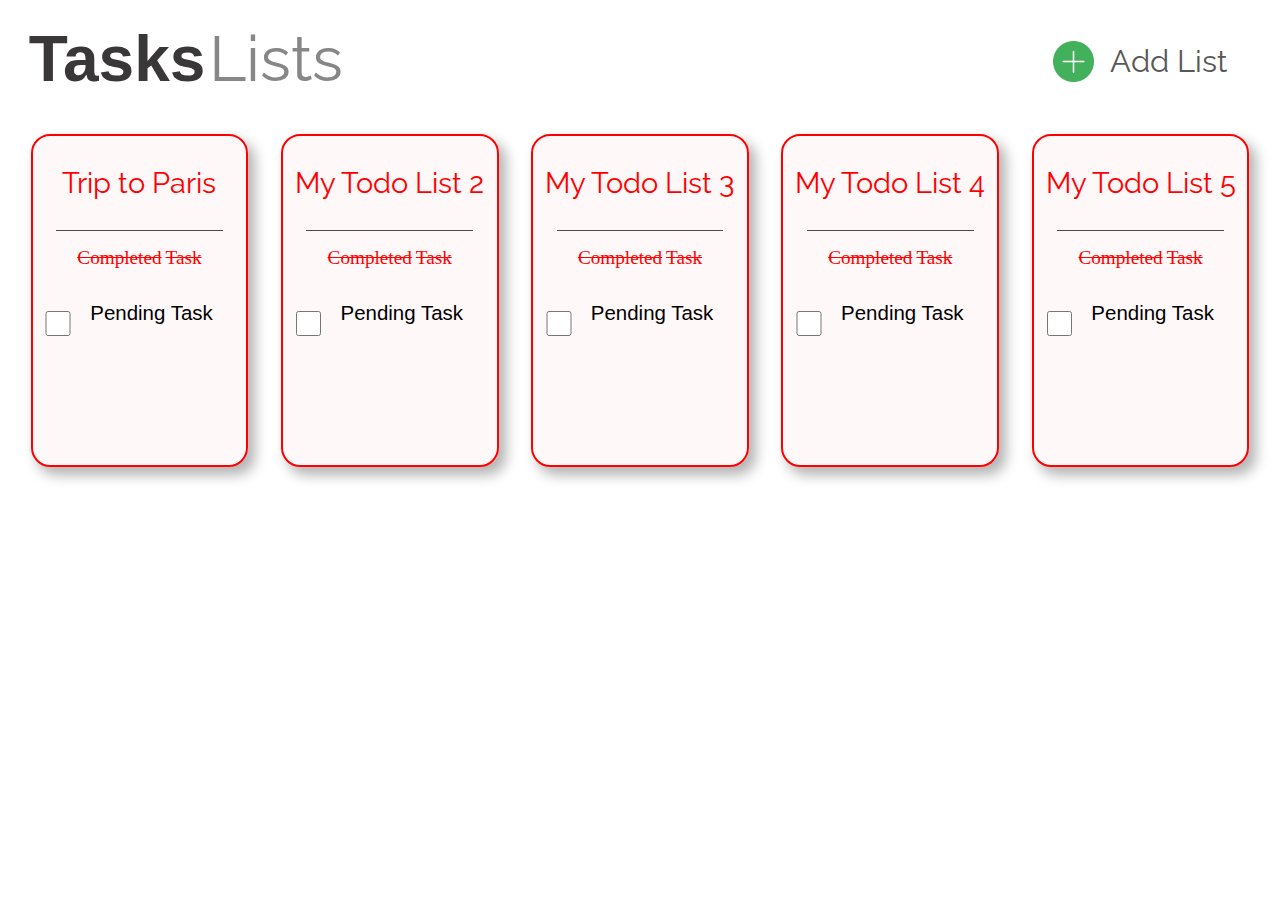
==== CSS Projects/ToDo Lists Mobile UI/index.html @ 278ae9d5 "Projects" ====
<!DOCTYPE html>
<html lang="en">
<head>
    <meta charset="UTF-8">
    <meta http-equiv="X-UA-Compatible" content="IE=edge">
    <meta name="viewport" content="width=device-width, initial-scale=1.0">
    <title>Todo Lists</title>
    <link rel="stylesheet" href="style.css">
    <link href="https://fonts.googleapis.com/css2?family=Raleway:wght@100;200&family=Roboto:wght@100&family=Ubuntu:wght@300&display=swap" rel="stylesheet">
</head>
<body>
    <div id="main1">
        <div id="top">
            <span class="span1">Tasks</span> <span class="span2">Lists</span>
            <div id="add">
                <a href="./add.html"><div class="imgg"><img src="./images/plus.png" alt="" width="80%" height="80%"></div></a>
                <a href="./add.html"><p id="added">Add List</p></a>
            </div>
        </div>
        <div id="main">
            <div class="box">
                <a href="./index1.html"><p class="p0">Trip to Paris</p></a>
                <hr class="hr1">
                <p><span class="p1">Completed</span> <span class="p1">Task</span></p>
                <input type="checkbox" class="checkbox">  &nbsp;<span class="span3">Pending Task</span>
            </div>
            <div class="box">
                <p class="p">My Todo List 2</p>
                <hr class="hr1">
                <p><span class="p1">Completed</span> <span class="p1">Task</span></p>
                <input type="checkbox" class="checkbox">  &nbsp;<span class="span3">Pending Task</span>
            </div>
            <div class="box">
                <p class="p">My Todo List 3</p>
                <hr class="hr1">
                <p><span class="p1">Completed</span> <span class="p1">Task</span></p>
                <input type="checkbox" class="checkbox">  &nbsp;<span class="span3">Pending Task</span>
            </div>
            <div class="box">
                <p class="p">My Todo List 4</p>
                <hr class="hr1">
                <p><span class="p1">Completed</span> <span class="p1">Task</span></p>
                <input type="checkbox" class="checkbox">  &nbsp;<span class="span3">Pending Task</span>
            </div>
            <div class="box">
                <p class="p">My Todo List 5</p>
                <hr class="hr1">
                <p><span class="p1">Completed</span> <span class="p1">Task</span></p>
                <input type="checkbox" class="checkbox">  &nbsp;<span class="span3">Pending Task</span>
            </div>
        </div>
    </div>
</body>
</html>
---- CSS Projects/ToDo Lists Mobile UI/style.css ----
#main1{
    padding: 1% 1% 1% 1%;
}
#top{
    margin-left: 8px;
    position: relative;  
}
#top1{
    margin: 30px 0 0 8px;
    
    position: relative;
}
.span1{
    font-size: 4rem;
    font-family: Arial, Helvetica, sans-serif;
    color: rgb(57, 55, 55);
    font-weight: bolder;
}
.span2{
    font-family: "Raleway";
    color: rgb(136, 135, 135);
    font-size: 4rem;
}
#add{
    height: 5vw;
    width: 15vw;
    position: relative;
    left: 80vw;
    top: -4.3vw;
}
#added{
    font-family: "Raleway";
    color: rgb(89, 88, 88);
    font-size: 2.4vw;
    cursor:pointer;
    margin: -3.3vw 0vw 0vw 4.5vw;
    
   
}
.imgg, .imgg2{
    width:4vw;
   
}
#main{
    height: auto;
    display: flex;
    flex-direction: row;
    justify-content: space-between;

}
.box{
    width: 17vw;
    height: 26vw;
    background: rgba(251, 217, 223, 0.171);
    border: 2px solid red;
    box-shadow: 0.5vw 0.6vw 1vw rgba(0,0,0,0.3);
    margin: 10px;
    margin-top: -2vw;
    box-sizing: border-box;
    border-radius: 1.5vw;
    text-align: center;

}
.p1{
    font-size: 1.5vw;
    color: red;
    text-decoration: line-through;
}
.p{
    font-size: 2.3vw;
    font-family: "Raleway";
    color: #ff0000;
}
.hr1, .hr2{
    height: 0.1vw;
    border: none;
    width: 78%;
    background-color: rgb(77, 76, 76);   
}
input.checkbox{
    width: 2vw;
    height: 2vw;
    margin-top: 2vw;
    display: block;
    margin-left: 1vw;
    position: absolute;
    
}
.span3{
    margin-top: 2vw;
    font-family:Arial, Helvetica, sans-serif;
    font-size:1.6vw;
    position: absolute;
    margin-left: -4vw;
    top: 21.5vw;
}
#head{
    text-align: center;
    padding: 2% 25% 2% 25%;

}
h1 {
    font-family: Arial, Helvetica, sans-serif;
    color: rgb(57, 55, 55);
    font-size: 3.8vw;
    display: flex;
    flex-direction: row;
}
h1:before, h1:after{
    content: "";
    flex: 1 1;
    border-bottom: 2px solid rgb(142, 142, 142);
    margin: auto;
}
  h1:before {
    margin-right: 15px
}
  h1:after {
    margin-left: 15px
}
#add2{
    font-family: "Raleway";
    color: rgb(89, 88, 88);
    font-size: 2.2vw;
    width: 6vw;
    position:relative;
    left: 25vw;

}

#add2:hover{
    color: #ff0101;
}
.img2{
    margin-top: 2.2vw;
    position:relative;
    right: 2vw;
    bottom: 5vw;
    
}
.img2a{
    position:relative;
    right: 2vw;
    bottom: 5vw;
}
#box1{
    width: 25vw;
    height: 28vw;
    background: rgba(251, 217, 223, 0.171);
    border: 2px solid red;
    border-radius: 1vw;
    box-shadow: 0.5vw 0.6vw 1vw rgba(0,0,0,0.3);
    position:relative;
    left: 36.3vw;
    bottom: 4vw;
    
   
}
.p2{
    font-size: 2.3vw;
    font-family: "Raleway";
    color: #ff0000;
    text-align: center;
}
.p2:hover{
    color: #000000;
}
input.checkbox3{
    width: 2vw;
    height: 2vw;
    display: block;
    margin-left: 6vw;
    position: absolute;
    top: 13.8vw;

}
.span4{
    margin-top: 2vw;
    font-family:Arial, Helvetica, sans-serif;
    font-size:1.6vw;
    position: absolute;
    margin-left: 9vw;
    top: 12vw;
}

.img3{
    position:absolute;
    left:1vw;
    bottom: 1vw;
}
#block{
    width: 32vw;
    height: 18vw;
    border: 0.2vw solid red;
    border-radius: 1vw;
    position: relative;
    background-color: rgb(255, 247, 248);
    box-shadow: 0.5vw 0.6vw 1vw rgba(0,0,0,0.5);
    bottom: 23vw;
    left: 33vw;
    text-align: center;
}
#block2{
    width: 32vw;
    height: 18vw;
    border: 0.2vw solid red;
    border-radius: 1vw;
    background-color: rgb(255, 247, 248);
    box-shadow: 0.5vw 0.6vw 1vw rgba(0,0,0,0.5);
    position: absolute;
    bottom: 15vw;
    top: 15vw;
    left: 33.2vw;
    text-align: center;
}
.img5a{
    width: 3vw;
    height: 3vw;
    position:absolute;
    top: -6vw;
    right: 2vw;
}
.container{
    margin-top: -2vw;
    pointer-events: none;
}
.divspa{
    text-align: center;
    position: absolute;
    top: 9.5vw;
    left: 7.8vw;
}
.spa{
    font-size: 1.5vw;
    color: red;
    text-decoration: line-through;
    
}
.spa1{
    font-size: 1.5vw;
    color: red;
    text-decoration: line-through;
    
}
.div{
    padding: 2vw;
}
.span5{
    font-size: 1.8vw;
    font-family: Arial, Helvetica, sans-serif;
    color: #ff0000;
    
}
.ipt{
    height: 3vw;
    width: 25vw;
    border: 0.15vw solid rgb(225, 24, 24);
    border-radius: 0.9vw;
    box-shadow: 0.3vw 0.3vw 0.25vw rgba(0,0,0,0.5);
}
.button {
    background-color: #4CAF50;
    border: none;
    color: white;
    padding: 1vw 2vw;
    text-align: center;
    border-radius: 2vw;
    text-decoration: none;
    display: inline-block;
    font-size: 1.5vw;
    width: 9.5vw;
    cursor: pointer;
    margin: 2vw;
  }
.container :not(#block, #block2){
     filter: blur(5.5px);
     
}
#block, #block2{
    filter: blur(0px);
    z-index: +1;
    
}
a{
    text-decoration: none;
}
.span6{
    font-size: 1.8vw;
    font-family: Arial, Helvetica, sans-serif;
    color: #ff0000;
}
.back{
    position: absolute;
    left: 28vw;
    bottom: 0.5vw;
}
.p0{
    font-size: 2.3vw;
    font-family: "Raleway";
    color: #ff0000;
}
.p0:hover{
    color: rgb(24, 4, 114);
}
.p0:active{
    color: #ff0000;
}
#added:hover{
    color: #ff0000;
}
#added:active{
    color: rgb(89, 88, 88);
}
.button:active{
    color: rgb(157, 4, 157);
}
.button:hover{
    background-color: #ff0000;
}

/*For Smartphone Screen size*/

@media screen and (max-width: 480px)
{
    #main1{
        padding: 10% 1% 1% 1%;
    }
    #top{
        margin-left: 8px;
        position: relative;  
    }
    .span1{
        font-size: 13vw;
        font-family: Arial, Helvetica, sans-serif;
        color: rgb(57, 55, 55);
        font-weight: bolder;
    }
    .span2{
        font-family: "Raleway";
        color: rgb(136, 135, 135);
        font-size: 13vw;
    }
    #main{
        height: auto;
        display: flex;
        flex-direction: column;
        justify-content:space-evenly;
    
    }
    .box{
        width:auto;
        height: 80px;
        background: rgba(251, 217, 223, 0.171);
        border: 1px solid red;
        box-shadow: 0.5vw 0.6vw 1vw rgba(0,0,0,0.3);
        margin: 10px 8px 20px 8px;
        box-sizing: border-box;
        border-radius: 1.5vw;
        text-align: center;
    
    }
    #add{
        height: 5vw;
        width: 15vw;
        position: relative;
        left: 80vw;
        top: -4.3vw;
    }
    #added{
        display: none;
    }
    .imgg{
        width:13.5vw;
        position: absolute;
        right: 8px;
        bottom: 6px;
    }
    .imgg2{
        width:50px;
        position: absolute;
        right: -47px;
        bottom: -11px;
    }
    .p0{
        font-size: 8vw;
        width: 50vw;
        font-family: "Raleway";
        color: #000000;
        margin: 19px auto 0 auto;
    }
    .p0:hover{
        color: rgb(24, 4, 114);
    }
    .p0:active{
        color: #ff0000;
    }
    .p{
        font-size: 8vw;
        width: 55vw;
        font-family: "Raleway";
        color: #000000;
        margin: 19px auto 0 auto;
    }
    .p1{
        display: none;
    }
    .span3{
        display: none;
    }
    .hr1{
        display: none;
    }
    input.checkbox{
        display: none;
    }
    #block{
        width: 65vw;
        height:30vw ;
        border: 0.2vw solid red;
        border-radius: 1.5vw;
        background-color: rgb(255, 247, 248);
        box-shadow: 0.5vw 0.6vw 1vw rgba(0,0,0,0.5);
        position: absolute;
        bottom: 50vw;
        top: 60vw;
        left: 17vw;
        text-align: center;
    }
    .back{
        width: 9vw;
        position: absolute;
        left: 55vw;
        bottom: 0.5vw;
    }
    .span5{
        font-size: 4vw;
        font-family: Arial, Helvetica, sans-serif;
        color: #ff0000;
        
    }
    .ipt{
        height: 4.5vw;
        width: 50vw;
        border: 0.15vw solid rgb(225, 24, 24);
        border-radius: 0.9vw;
        box-shadow: 0.3vw 0.3vw 0.25vw rgba(0,0,0,0.5);
        position: absolute;
        left: 6.5vw;
        margin-bottom: 5vw;
    }
    .button {
        background-color: #4CAF50;
        border: none;
        color: white;
        padding: 1vw 2vw;
        text-align: center;
        border-radius: 6vw;
        text-decoration: none;
        display: inline-block;
        font-size: 4vw;
        width: 20vw;
        height: 7vw;
        cursor: pointer;
        margin: 10vw;
      }
      #head{
        text-align: center;
        padding: 2% 3% 2% 3%;
    
    }
    h1 {
        font-family: Arial, Helvetica, sans-serif;
        color: rgb(57, 55, 55);
        font-size: 10vw;
        margin-left: 16.8vw;
        display: flex;
    }
    h1:before, h1:after{
        display: none;
    }
    .img2a{
        width: 9vw;
        height: 9vw;
        position:absolute;
        top: 12.5vw;
        left: 6vw;
    }
    .img5a{
        width: 9vw;
        height: 9vw;
        position:absolute;
        top: -16.2vw;
        right: 35vw;
    }
    .img3b{
        position:absolute;
        left:3vw;
        bottom: -65vw;
        width: 80vw;
    }
    #add2{
        display: none;
    }
    #box1{
        width: 65vw;
        height: 100vw;
        background: rgba(251, 217, 223, 0.171);
        border: 2px solid red;
        border-radius: 3vw;
        box-shadow: 2vw 2vw 2.2vw rgba(0,0,0,0.3);
        position:relative;
        left: 15vw;
        bottom: -10vw;
    }
    .p2{
        font-size: 8vw;
        width: 45vw;
        margin-left: 10vw;
        font-family: "Raleway";
        color: #ff0000;
        text-align: center;
    }
    .p2:hover{
        color: #000000;
    }
    .hr2{
        height: 0.32vw;
        border: none;
        width: 78%;
        background-color: rgb(77, 76, 76);
    }
    .divspa{
        text-align: center;
        position: absolute;
        top: 35vw;
        left: 16.8vw;
    }
    .spa{
        font-size: 5vw;
        color: red;
        text-decoration: line-through;
        
    }
    .spa1{
        font-size: 5vw;
        color: red;
        text-decoration: line-through;
        
    }
    input.checkbox3{
        width: 5vw;
        height: 5vw;
        display: block;
        margin-left: 12vw;
        position: absolute;
        top: 55vw;
    
    }
    .span4{
        margin-top: 2vw;
        font-family:Arial, Helvetica, sans-serif;
        font-size:5vw;
        position: absolute;
        margin-left: 21.4vw;
        top: 53.2vw;
    }
    .img3{
        position:absolute;
        left:3vw;
        bottom: 3vw;
        width: 80vw;
    }
    #block2{
        width: 65vw;
        height:30vw ;
        border: 0.2vw solid red;
        border-radius: 1.5vw;
        background-color: rgb(255, 247, 248);
        box-shadow: 0.5vw 0.6vw 1vw rgba(0,0,0,0.5);
        position: absolute;
        bottom: 80vw;
        top: 50vw;
        left: 17vw;
        text-align: center;
    }
    .span6{
        font-size: 4vw;
        font-family: Arial, Helvetica, sans-serif;
        color: #ff0000;
    }
}


/*For Tablet Screen Size*/

@media screen and (max-width: 900px) and (min-width: 480px)
{
    #main1{
        padding: 8% 1% 1% 1%;
    }
    #top{
        margin-left: 8px;
        position: relative;  
    }
    .span1{
        font-size: 12vw;
        font-family: Arial, Helvetica, sans-serif;
        color: rgb(57, 55, 55);
        font-weight: bolder;
    }
    .span2{
        font-family: "Raleway";
        color: rgb(136, 135, 135);
        font-size: 12vw;
    }
    #main{
        height: auto;
        display: flex;
        flex-direction: column;
        justify-content:space-evenly;
    
    }
    .box{
        width:auto;
        height: 150px;
        background: rgba(251, 217, 223, 0.171);
        border: 1px solid red;
        box-shadow: 0.5vw 0.6vw 1vw rgba(0,0,0,0.3);
        margin: 15px 8px 20px 8px;
        box-sizing: border-box;
        border-radius: 1.5vw;
        text-align: center;
    
    }
    #add{
        height: 5vw;
        width: 15vw;
        position: relative;
        left: 80vw;
        top: -4.3vw;
    }
    #added{
        display: none;
    }
    .imgg{
        width: 13.5vw;
        position: absolute;
        right: 8px;
        bottom: 15px;
    }
    .imgg2{
        width:50px;
        position: absolute;
        right: -47px;
        bottom: -11px;
    }
    .p0{
        font-size: 3rem;
        width: 340px;
        font-family: "Raleway";
        color: #000000;
        margin: 40px auto 0 auto;
    }
    .p0:hover{
        color: rgb(24, 4, 114);
    }
    .p0:active{
        color: #ff0000;
    }
    .p{
        font-size: 3rem;
        width: 420px;
        font-family: "Raleway";
        color: #000000;
        margin: 40px auto 0 auto;
    }
    .p1{
        display: none;
    }
    .span3{
        display: none;
    }
    .hr1{
        display: none;
    }
    input.checkbox{
        display: none;
    }
    #block{
        width: 75vw;
        height:35vw ;
        border: 0.2vw solid red;
        border-radius: 1.5vw;
        background-color: rgb(255, 247, 248);
        box-shadow: 0.5vw 0.6vw 1vw rgba(0,0,0,0.5);
        padding-top: 2vw;
        position: absolute;
        bottom: 50vw;
        top: 50vw;
        left: 11.5vw;
        text-align: center;
    }
    .back{
        width: 9vw;
        position: absolute;
        left: 65vw;
        bottom: 1.5vw;
    }
    .span5{
        font-size: 4vw;
        font-family: Arial, Helvetica, sans-serif;
        color: #ff0000;
        
    }
    .ipt{
        height: 6vw;
        width: 55vw;
        margin-top: 3vw;
        border: 0.15vw solid rgb(225, 24, 24);
        border-radius: 0.9vw;
        box-shadow: 0.3vw 0.3vw 0.25vw rgba(0,0,0,0.5);
    }
    .button {
        background-color: #4CAF50;
        border: none;
        color: white;
        padding: 1vw 2vw;
        text-align: center;
        border-radius: 6vw;
        text-decoration: none;
        display: inline-block;
        font-size: 4vw;
        width: 20vw;
        height: 7vw;
        cursor: pointer;
        margin: 5vw;
      }
      #head{
        text-align: center;
        padding: 2% 3% 2% 3%;
    
    }
    h1 {
        font-family: Arial, Helvetica, sans-serif;
        color: rgb(57, 55, 55);
        font-size: 10vw;
        margin-left: 17vw;
        display: flex;
    }
    h1:before, h1:after{
        display: none;
    }
    .img2a{
        width: 9vw;
        height: 9vw;
        position:absolute;
        top: 11.5vw;
        left: 6vw;
    }
    .img5a{
        width: 9vw;
        height: 9vw;
        position:absolute;
        top: -16.2vw;
        right: 35vw;
    }
    .img3b{
        position:absolute;
        left:3vw;
        bottom: -65vw;
        width: 80vw;
    }
    #add2{
        display: none;
    }
    #box1{
        width: 75vw;
        height: 95vw;
        background: rgba(251, 217, 223, 0.171);
        border: 2px solid red;
        border-radius: 3vw;
        box-shadow: 2vw 2vw 2.2vw rgba(0,0,0,0.3);
        position:relative;
        left: 11vw;
        bottom: -6vw;
    }
    .p2{
        font-size: 8vw;
        width: 45vw;
        margin-left: 15.2vw;
        font-family: "Raleway";
        color: #ff0000;
        text-align: center;
    }
    .p2:hover{
        color: #000000;
    }
    .hr2{
        height: 0.32vw;
        border: none;
        width: 78%;
        background-color: rgb(77, 76, 76);
    }
    .divspa{
        text-align: center;
        position: absolute;
        top: 35vw;
        left: 18.2vw;
    }
    .spa{
        font-size: 6vw;
        color: red;
        text-decoration: line-through;
        
    }
    .spa1{
        font-size: 6vw;
        color: red;
        text-decoration: line-through;
        
    }
    input.checkbox3{
        width: 5vw;
        height: 5vw;
        display: block;
        margin-left: 14vw;
        position: absolute;
        top: 55vw;
    
    }
    .span4{
        margin-top: 2vw;
        font-family:Arial, Helvetica, sans-serif;
        font-size:6vw;
        position: absolute;
        margin-left: 22.8vw;
        top: 52.2vw;
    }
    .img3{
        position:absolute;
        left:3vw;
        bottom: 3vw;
        width: 80vw;
    }
    #block2{
        width: 75vw;
        height:35vw ;
        border: 0.2vw solid red;
        border-radius: 1.5vw;
        background-color: rgb(255, 247, 248);
        box-shadow: 0.5vw 0.6vw 1vw rgba(0,0,0,0.5);
        position: absolute;
        bottom: 60vw;
        top: 45vw;
        left: 11.5vw;
        text-align: center;
    }
    .span6{
        font-size: 4vw;
        font-family: Arial, Helvetica, sans-serif;
        color: #ff0000;
    }
}
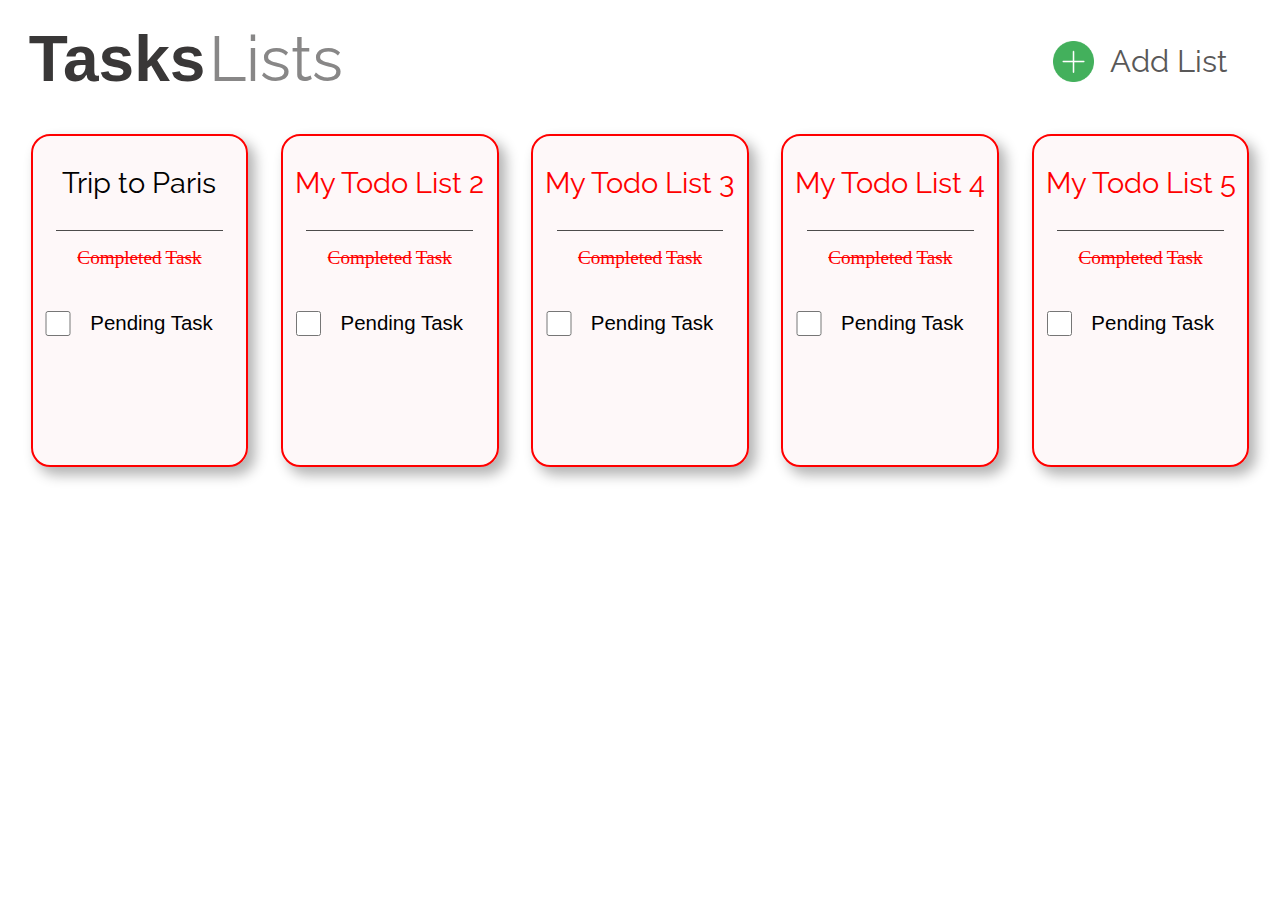
==== commit 987ef963: "project" ====
--- a/CSS Projects/ToDo Lists Mobile UI/index.html
+++ b/CSS Projects/ToDo Lists Mobile UI/index.html
@@ -19,7 +19,7 @@
         </div>
         <div id="main">
             <div class="box">
-                <a href="./index1.html"><p class="p0">Trip to Paris</p></a>
+                <p class="p0"><a href="./index1.html"><span class="pc">Trip to Paris</span></a></p>
                 <hr class="hr1">
                 <p><span class="p1">Completed</span> <span class="p1">Task</span></p>
                 <input type="checkbox" class="checkbox">  &nbsp;<span class="span3">Pending Task</span>
--- a/CSS Projects/ToDo Lists Mobile UI/style.css
+++ b/CSS Projects/ToDo Lists Mobile UI/style.css
@@ -1,3 +1,5 @@
+
+/* IndexHTML Page CSS Code */
 #main1{
     padding: 1% 1% 1% 1%;
 }
@@ -5,11 +7,7 @@
     margin-left: 8px;
     position: relative;  
 }
-#top1{
-    margin: 30px 0 0 8px;
-    
-    position: relative;
-}
+
 .span1{
     font-size: 4rem;
     font-family: Arial, Helvetica, sans-serif;
@@ -28,6 +26,10 @@
     left: 80vw;
     top: -4.3vw;
 }
+.imgg, .imgg2{
+    width:4vw;
+   
+}
 #added{
     font-family: "Raleway";
     color: rgb(89, 88, 88);
@@ -35,10 +37,6 @@
     cursor:pointer;
     margin: -3.3vw 0vw 0vw 4.5vw;
     
-   
-}
-.imgg, .imgg2{
-    width:4vw;
    
 }
 #main{
@@ -61,14 +59,15 @@
     text-align: center;
 
 }
-.p1{
-    font-size: 1.5vw;
-    color: red;
-    text-decoration: line-through;
-}
-.p{
+.p0{
     font-size: 2.3vw;
     font-family: "Raleway";
+    color: #ff0000;
+}
+.p0:hover{
+    color: rgb(0, 0, 0);
+}
+.p0:active{
     color: #ff0000;
 }
 .hr1, .hr2{
@@ -76,6 +75,11 @@
     border: none;
     width: 78%;
     background-color: rgb(77, 76, 76);   
+}
+.p1{
+    font-size: 1.5vw;
+    color: red;
+    text-decoration: line-through;
 }
 input.checkbox{
     width: 2vw;
@@ -92,7 +96,19 @@
     font-size:1.6vw;
     position: absolute;
     margin-left: -4vw;
-    top: 21.5vw;
+}
+.p{
+    font-size: 2.3vw;
+    font-family: "Raleway";
+    color: #ff0000;
+}
+/* IndexHTML Page CSS Code */
+
+/* Add.html Page Code */
+#top1{
+    margin: 30px 0 0 8px;
+    
+    position: relative;
 }
 #head{
     text-align: center;
@@ -127,9 +143,14 @@
     left: 25vw;
 
 }
-
-#add2:hover{
-    color: #ff0101;
+.back1{
+    color: #f60101;
+}
+.back1:hover{
+    color: #000000;
+}
+.back1:active{
+    color: #f60101;
 }
 .img2{
     margin-top: 2.2vw;
@@ -140,8 +161,8 @@
 }
 .img2a{
     position:relative;
-    right: 2vw;
-    bottom: 5vw;
+    right: 3vw;
+    bottom: 5.1vw;
 }
 #box1{
     width: 25vw;
@@ -151,7 +172,7 @@
     border-radius: 1vw;
     box-shadow: 0.5vw 0.6vw 1vw rgba(0,0,0,0.3);
     position:relative;
-    left: 36.3vw;
+    left: 36.5vw;
     bottom: 4vw;
     
    
@@ -162,7 +183,18 @@
     color: #ff0000;
     text-align: center;
 }
-.p2:hover{
+.pb:hover{
+    color: #000000;
+}
+.pb, .pc:active{
+    color: #f30303;
+}
+.pb{
+    font-family: "Raleway";
+    color: #ff0000;
+}
+.pc{
+    font-family: "Raleway";
     color: #000000;
 }
 input.checkbox3{
@@ -294,17 +326,7 @@
     left: 28vw;
     bottom: 0.5vw;
 }
-.p0{
-    font-size: 2.3vw;
-    font-family: "Raleway";
-    color: #ff0000;
-}
-.p0:hover{
-    color: rgb(24, 4, 114);
-}
-.p0:active{
-    color: #ff0000;
-}
+
 #added:hover{
     color: #ff0000;
 }
@@ -744,7 +766,7 @@
         font-family: Arial, Helvetica, sans-serif;
         color: rgb(57, 55, 55);
         font-size: 10vw;
-        margin-left: 17vw;
+        margin-left: 18vw;
         display: flex;
     }
     h1:before, h1:after{
@@ -782,7 +804,7 @@
         box-shadow: 2vw 2vw 2.2vw rgba(0,0,0,0.3);
         position:relative;
         left: 11vw;
-        bottom: -6vw;
+        bottom: -5vw;
     }
     .p2{
         font-size: 8vw;
@@ -860,4 +882,4 @@
         font-family: Arial, Helvetica, sans-serif;
         color: #ff0000;
     }
-}+}
